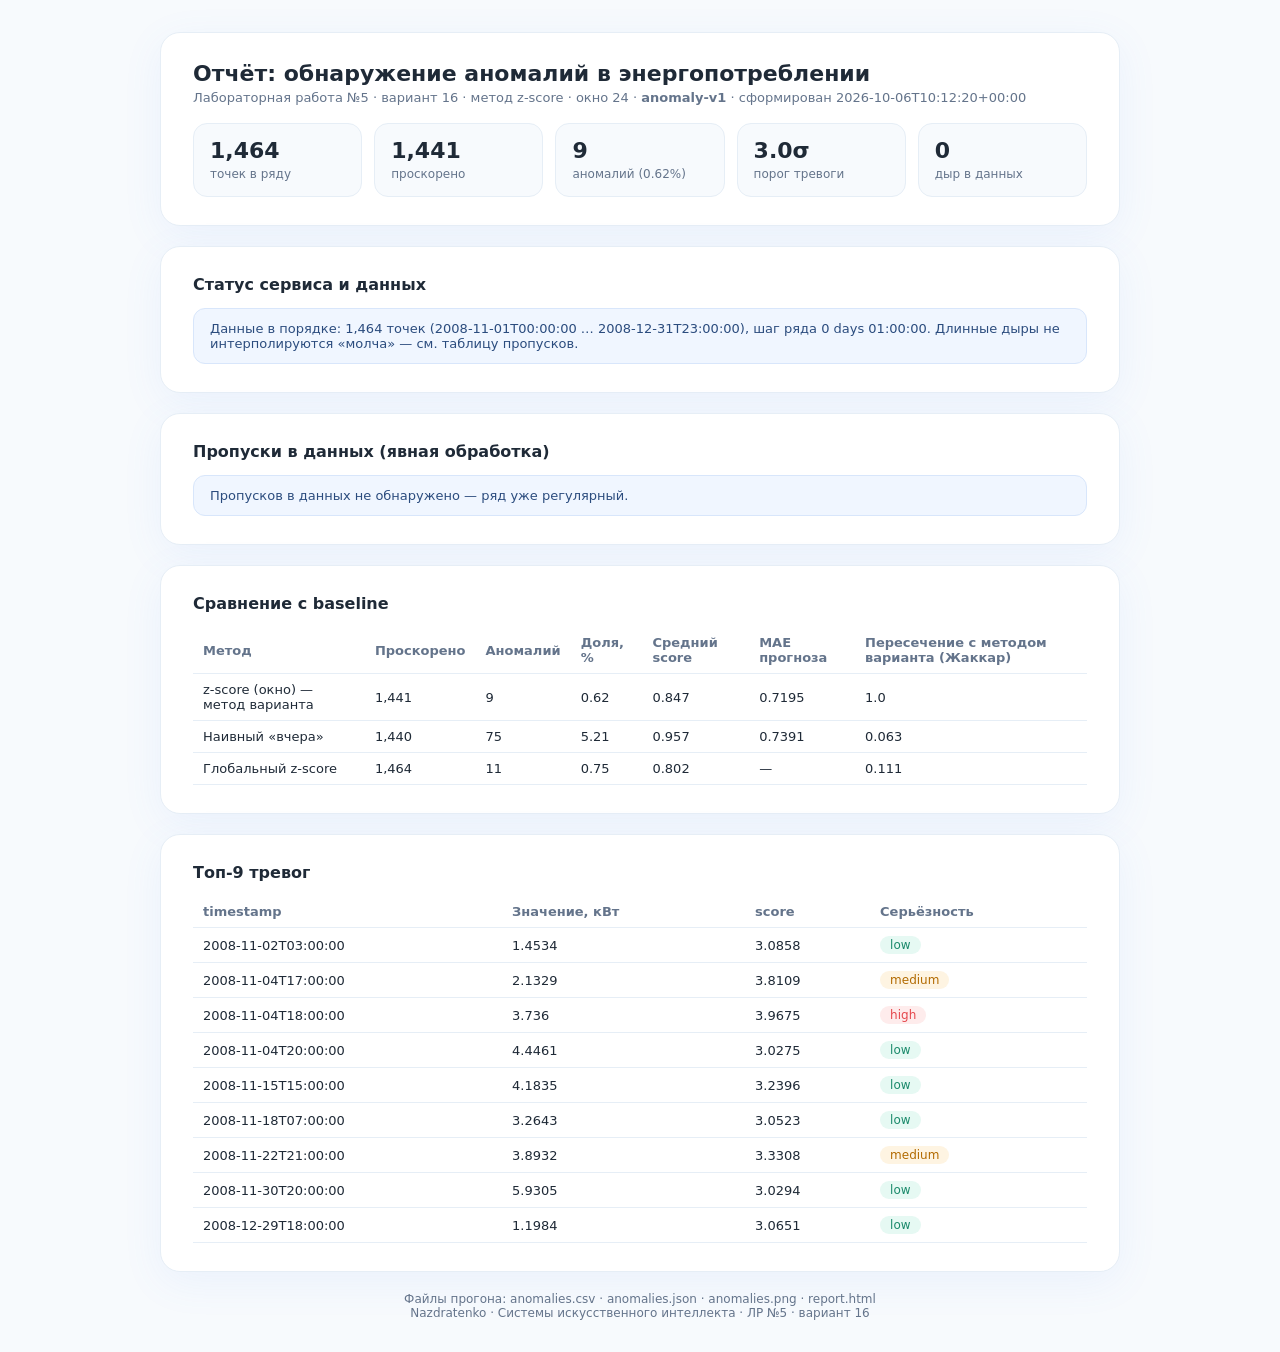
==== outputs/report.html @ 8ea068b5 "ЛР №5 (вариант 16): сервис обнаружения аномалий во временном ряде - конвейер: данные -> пропуски (яв" ====
<!DOCTYPE html>
<html lang="ru"><head><meta charset="utf-8">
<meta name="viewport" content="width=device-width, initial-scale=1">
<title>Отчёт · обнаружение аномалий</title>
<style>
:root { --ink:#1F2A37; --muted:#64748B; --line:#E6EEF6; --blue:#5B8DEF; --red:#E5484D;
        --amber:#F5A623; --mint:#7BE0C8; }
* { box-sizing:border-box; }
body { margin:0; font-family:'Segoe UI',system-ui,-apple-system,sans-serif; color:var(--ink);
       background:#F7FAFD; padding:32px 16px; }
.wrap { max-width:960px; margin:0 auto; display:grid; gap:20px; }
.card { background:#fff; border:1px solid var(--line); border-radius:20px;
        padding:28px 32px; box-shadow:0 10px 40px rgba(91,141,239,.08); }
h1 { font-size:22px; margin:0 0 4px; }
h2 { font-size:16px; margin:0 0 14px; }
.sub { color:var(--muted); font-size:13px; margin-bottom:18px; }
.kpis { display:grid; grid-template-columns:repeat(auto-fit,minmax(140px,1fr)); gap:12px; }
.kpi { background:#F7FAFD; border:1px solid var(--line); border-radius:14px; padding:14px 16px; }
.kpi b { display:block; font-size:22px; }
.kpi span { color:var(--muted); font-size:12px; }
table { width:100%; border-collapse:collapse; font-size:13px; }
th { text-align:left; color:var(--muted); font-weight:600; padding:8px 10px; border-bottom:1px solid var(--line); }
td { padding:8px 10px; border-bottom:1px solid var(--line); }
.badge { display:inline-block; padding:2px 10px; border-radius:999px; font-size:12px; }
.b-high { background:#FEECEC; color:var(--red); }
.b-medium { background:#FEF4E2; color:#B26A00; }
.b-low { background:#E6F9F3; color:#1B8A6B; }
.note { background:#F0F6FF; border:1px solid #D8E6FB; border-radius:12px; padding:12px 16px;
        font-size:13px; color:#2B4C7E; }
.foot { color:var(--muted); font-size:12px; text-align:center; }
.grad { background:linear-gradient(135deg,var(--mint),var(--blue));
        -webkit-background-clip:text; background-clip:text; color:transparent; }
</style></head><body><div class="wrap">

<div class="card">
  <h1>Отчёт: обнаружение аномалий в энергопотреблении</h1>
  <div class="sub">Лабораторная работа №5 · вариант 16 · метод z-score · окно 24 ·
  <b>anomaly-v1</b> · сформирован 2026-10-06T10:12:20+00:00</div>
  <div class="kpis">
    <div class="kpi"><b>1,464</b><span>точек в ряду</span></div>
    <div class="kpi"><b>1,441</b><span>проскорено</span></div>
    <div class="kpi"><b>9</b><span>аномалий (0.62%)</span></div>
    <div class="kpi"><b>3.0σ</b><span>порог тревоги</span></div>
    <div class="kpi"><b>0</b><span>дыр в данных</span></div>
  </div>
</div>

<div class="card">
  <h2>Статус сервиса и данных</h2>
  <div class="note">Данные в порядке: 1,464 точек (2008-11-01T00:00:00 … 2008-12-31T23:00:00), шаг ряда 0 days 01:00:00. Длинные дыры не интерполируются «молча» — см. таблицу пропусков.</div>
</div>

<div class="card">
  <h2>Пропуски в данных (явная обработка)</h2>
  <div class="note">Пропусков в данных не обнаружено — ряд уже регулярный.</div>
</div>

<div class="card">
  <h2>Сравнение с baseline</h2>
  <table><thead><tr><th>Метод</th><th>Проскорено</th><th>Аномалий</th><th>Доля, %</th>
  <th>Средний score</th><th>MAE прогноза</th><th>Пересечение с методом варианта (Жаккар)</th></tr></thead>
  <tbody><tr><td>z-score (окно) — метод варианта</td><td>1,441</td><td>9</td><td>0.62</td><td>0.847</td><td>0.7195</td><td>1.0</td></tr><tr><td>Наивный «вчера»</td><td>1,440</td><td>75</td><td>5.21</td><td>0.957</td><td>0.7391</td><td>0.063</td></tr><tr><td>Глобальный z-score</td><td>1,464</td><td>11</td><td>0.75</td><td>0.802</td><td>—</td><td>0.111</td></tr></tbody></table>
</div>

<div class="card">
  <h2>Топ-9 тревог</h2>
  <table><thead><tr><th>timestamp</th><th>Значение, кВт</th><th>score</th><th>Серьёзность</th></tr></thead>
  <tbody><tr><td>2008-11-02T03:00:00</td><td>1.4534</td><td>3.0858</td><td><span class="badge b-low">low</span></td></tr><tr><td>2008-11-04T17:00:00</td><td>2.1329</td><td>3.8109</td><td><span class="badge b-medium">medium</span></td></tr><tr><td>2008-11-04T18:00:00</td><td>3.736</td><td>3.9675</td><td><span class="badge b-high">high</span></td></tr><tr><td>2008-11-04T20:00:00</td><td>4.4461</td><td>3.0275</td><td><span class="badge b-low">low</span></td></tr><tr><td>2008-11-15T15:00:00</td><td>4.1835</td><td>3.2396</td><td><span class="badge b-low">low</span></td></tr><tr><td>2008-11-18T07:00:00</td><td>3.2643</td><td>3.0523</td><td><span class="badge b-low">low</span></td></tr><tr><td>2008-11-22T21:00:00</td><td>3.8932</td><td>3.3308</td><td><span class="badge b-medium">medium</span></td></tr><tr><td>2008-11-30T20:00:00</td><td>5.9305</td><td>3.0294</td><td><span class="badge b-low">low</span></td></tr><tr><td>2008-12-29T18:00:00</td><td>1.1984</td><td>3.0651</td><td><span class="badge b-low">low</span></td></tr></tbody></table>
</div>

<div class="foot">Файлы прогона: anomalies.csv · anomalies.json · anomalies.png · report.html
<br>Nazdratenko · Системы искусственного интеллекта · ЛР №5 · вариант 16</div>
</div></body></html>
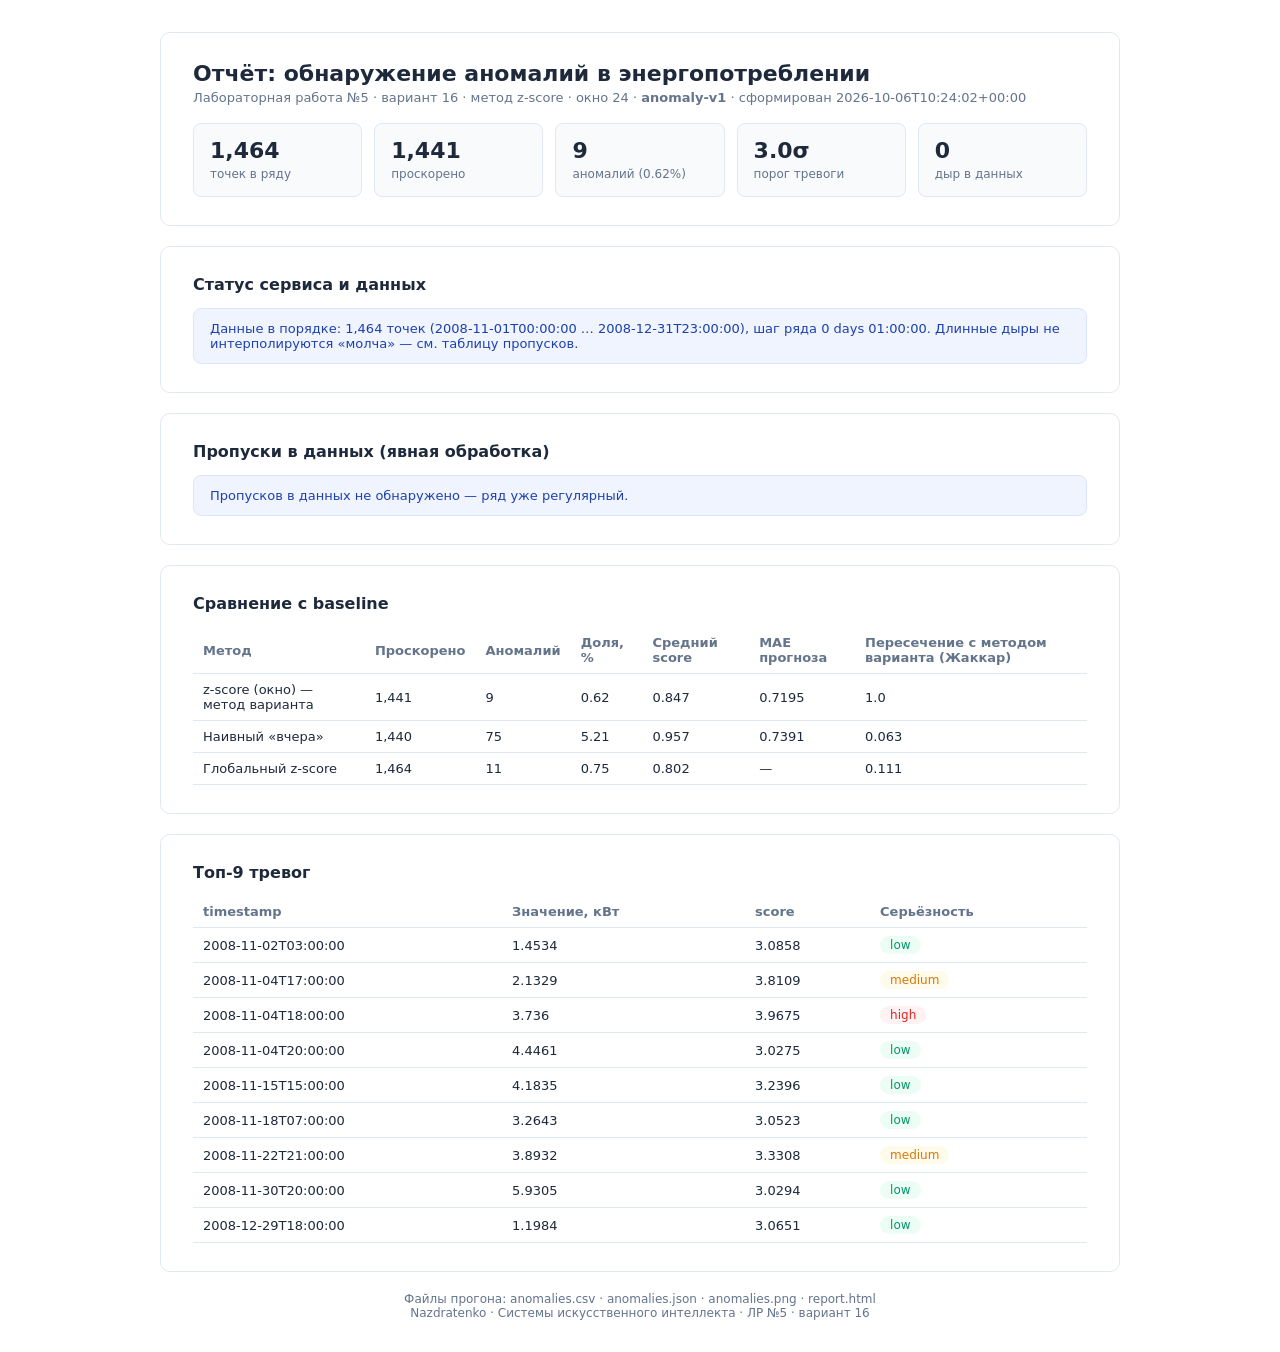
==== commit 6a4d7da1: "Упрощение UI: плоский минимализм вместо градиентов (белый фон, синий акцент #2563EB, без теней и вне" ====
--- a/outputs/report.html
+++ b/outputs/report.html
@@ -3,39 +3,38 @@
 <meta name="viewport" content="width=device-width, initial-scale=1">
 <title>Отчёт · обнаружение аномалий</title>
 <style>
-:root { --ink:#1F2A37; --muted:#64748B; --line:#E6EEF6; --blue:#5B8DEF; --red:#E5484D;
-        --amber:#F5A623; --mint:#7BE0C8; }
+:root { --ink:#1E293B; --muted:#64748B; --line:#E2E8F0; --blue:#2563EB; --red:#DC2626;
+        --amber:#D97706; --green:#059669; }
 * { box-sizing:border-box; }
-body { margin:0; font-family:'Segoe UI',system-ui,-apple-system,sans-serif; color:var(--ink);
-       background:#F7FAFD; padding:32px 16px; }
+body { margin:0; font-family:system-ui,'Segoe UI',Roboto,Arial,sans-serif; color:var(--ink);
+       background:#fff; padding:32px 16px; }
 .wrap { max-width:960px; margin:0 auto; display:grid; gap:20px; }
-.card { background:#fff; border:1px solid var(--line); border-radius:20px;
-        padding:28px 32px; box-shadow:0 10px 40px rgba(91,141,239,.08); }
+.card { background:#fff; border:1px solid var(--line); border-radius:10px;
+        padding:28px 32px; }
 h1 { font-size:22px; margin:0 0 4px; }
 h2 { font-size:16px; margin:0 0 14px; }
 .sub { color:var(--muted); font-size:13px; margin-bottom:18px; }
 .kpis { display:grid; grid-template-columns:repeat(auto-fit,minmax(140px,1fr)); gap:12px; }
-.kpi { background:#F7FAFD; border:1px solid var(--line); border-radius:14px; padding:14px 16px; }
+.kpi { background:#F8FAFC; border:1px solid var(--line); border-radius:8px; padding:14px 16px; }
 .kpi b { display:block; font-size:22px; }
 .kpi span { color:var(--muted); font-size:12px; }
 table { width:100%; border-collapse:collapse; font-size:13px; }
 th { text-align:left; color:var(--muted); font-weight:600; padding:8px 10px; border-bottom:1px solid var(--line); }
 td { padding:8px 10px; border-bottom:1px solid var(--line); }
 .badge { display:inline-block; padding:2px 10px; border-radius:999px; font-size:12px; }
-.b-high { background:#FEECEC; color:var(--red); }
-.b-medium { background:#FEF4E2; color:#B26A00; }
-.b-low { background:#E6F9F3; color:#1B8A6B; }
-.note { background:#F0F6FF; border:1px solid #D8E6FB; border-radius:12px; padding:12px 16px;
-        font-size:13px; color:#2B4C7E; }
+.b-high { background:#FEF2F2; color:var(--red); }
+.b-medium { background:#FFFBEB; color:var(--amber); }
+.b-low { background:#ECFDF5; color:var(--green); }
+.note { background:#EFF4FF; border:1px solid #DBE5FE; border-radius:8px; padding:12px 16px;
+        font-size:13px; color:#1E40AF; }
 .foot { color:var(--muted); font-size:12px; text-align:center; }
-.grad { background:linear-gradient(135deg,var(--mint),var(--blue));
-        -webkit-background-clip:text; background-clip:text; color:transparent; }
+.grad { color:var(--blue); }
 </style></head><body><div class="wrap">
 
 <div class="card">
   <h1>Отчёт: обнаружение аномалий в энергопотреблении</h1>
   <div class="sub">Лабораторная работа №5 · вариант 16 · метод z-score · окно 24 ·
-  <b>anomaly-v1</b> · сформирован 2026-10-06T10:12:20+00:00</div>
+  <b>anomaly-v1</b> · сформирован 2026-10-06T10:24:02+00:00</div>
   <div class="kpis">
     <div class="kpi"><b>1,464</b><span>точек в ряду</span></div>
     <div class="kpi"><b>1,441</b><span>проскорено</span></div>
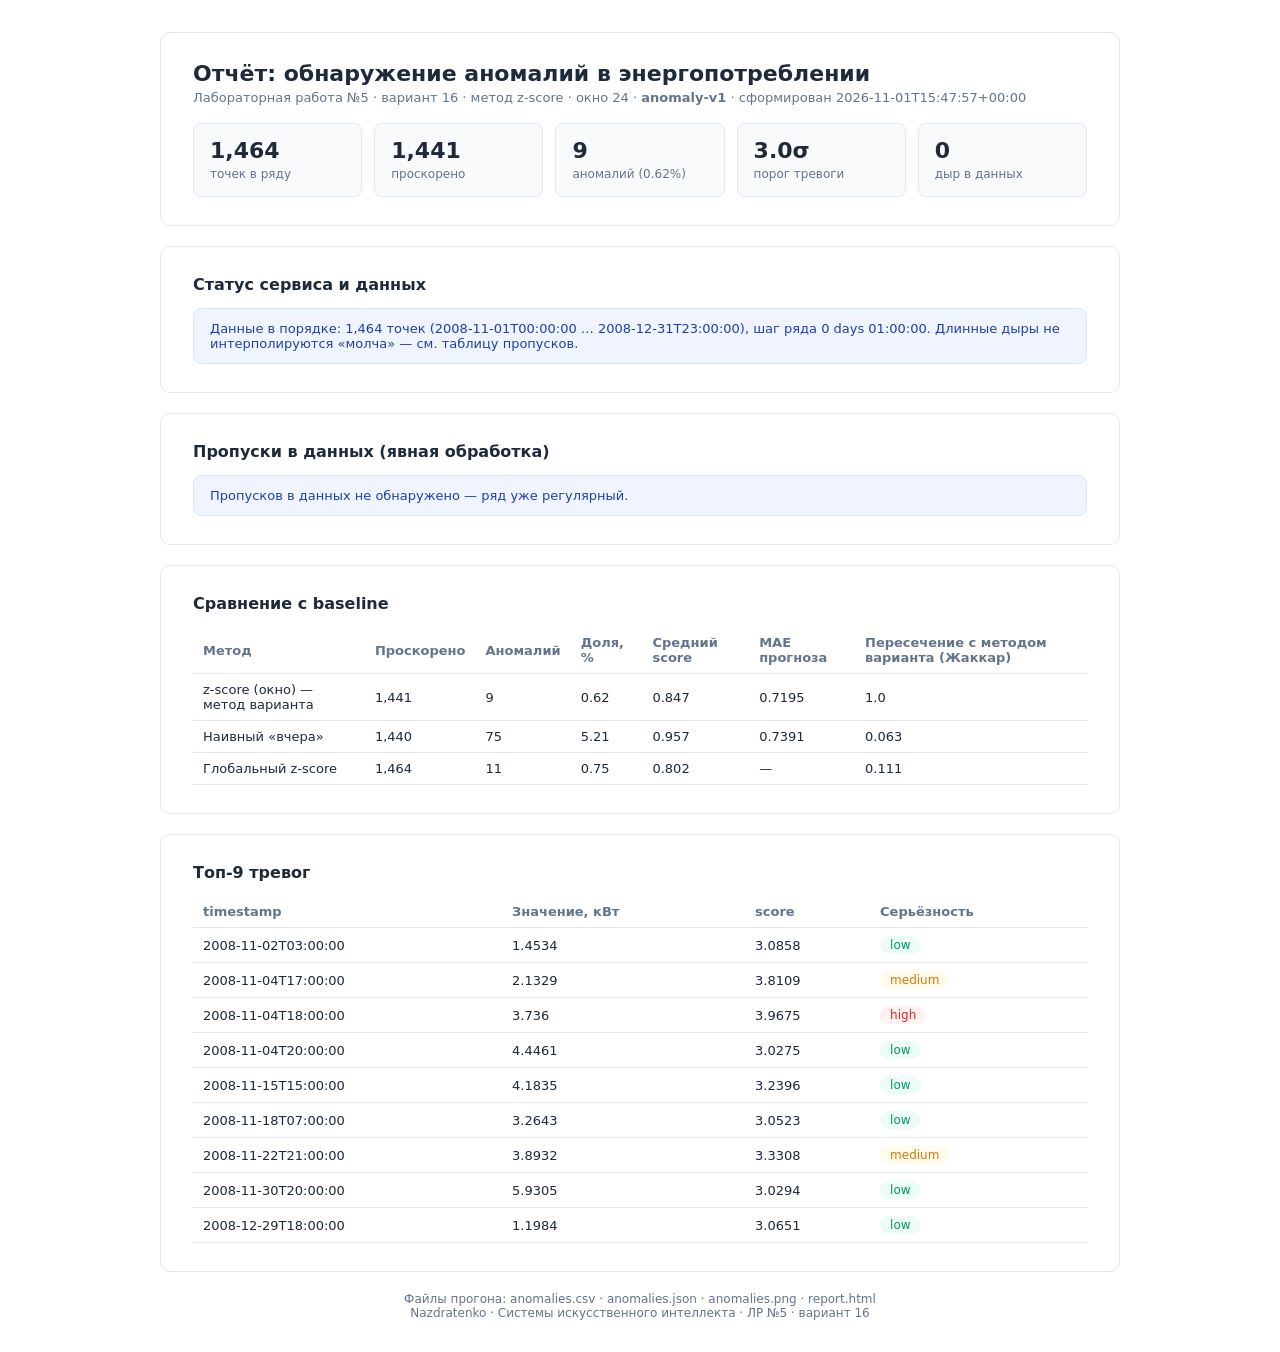
==== commit 37aaea82: "ЛР №5: сверка с заданием — формула z-score, пропуски в артефактах, freshness в /api/health - detecto" ====
--- a/outputs/report.html
+++ b/outputs/report.html
@@ -34,7 +34,7 @@
 <div class="card">
   <h1>Отчёт: обнаружение аномалий в энергопотреблении</h1>
   <div class="sub">Лабораторная работа №5 · вариант 16 · метод z-score · окно 24 ·
-  <b>anomaly-v1</b> · сформирован 2026-10-06T10:24:02+00:00</div>
+  <b>anomaly-v1</b> · сформирован 2026-11-01T15:47:57+00:00</div>
   <div class="kpis">
     <div class="kpi"><b>1,464</b><span>точек в ряду</span></div>
     <div class="kpi"><b>1,441</b><span>проскорено</span></div>
